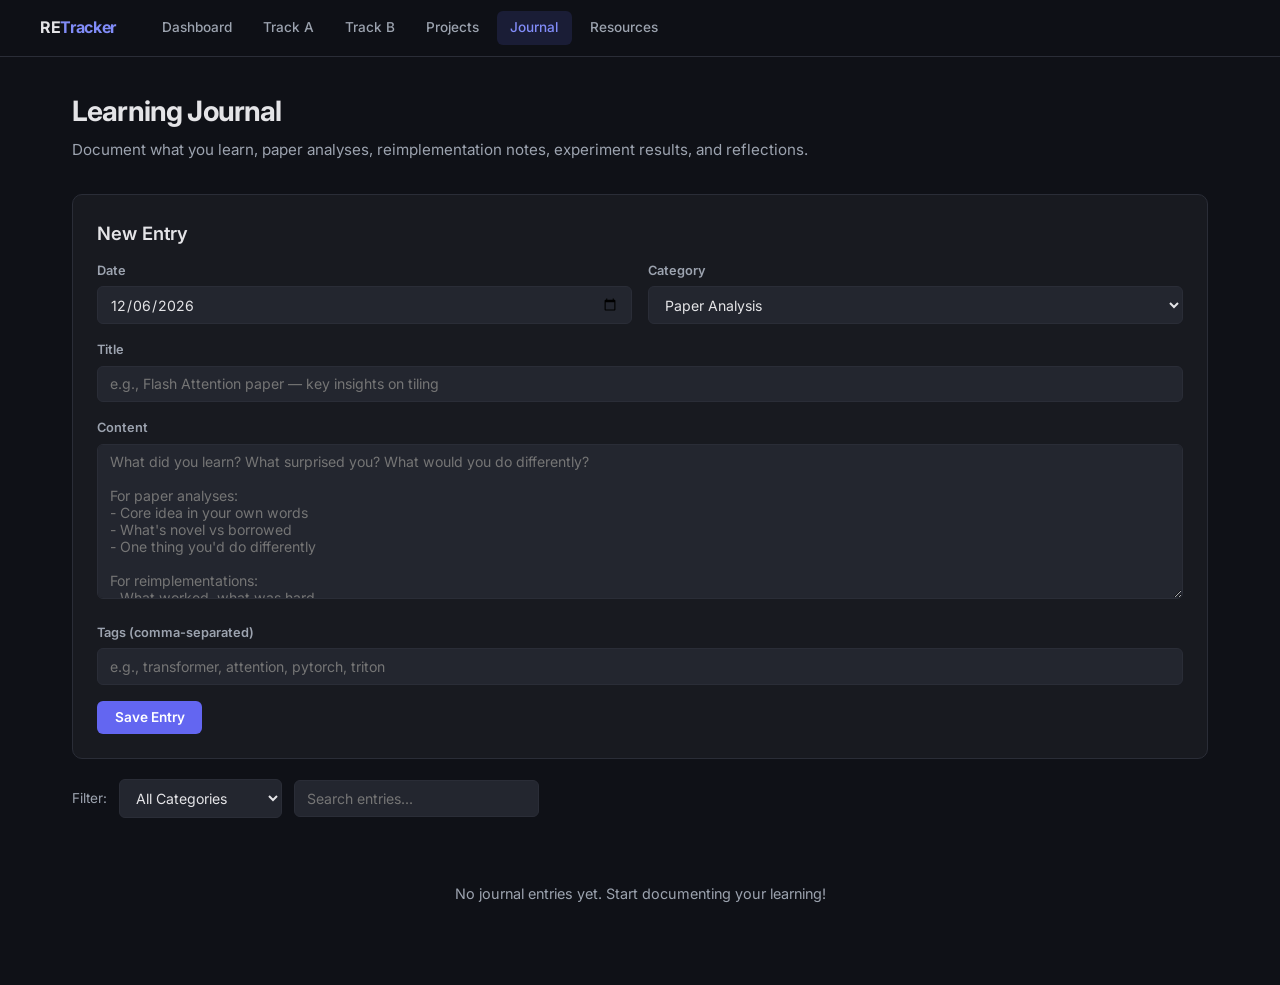
==== pages/journal.html @ 4111a1d6 "Build Research Engineer Tracker website for GitHub Pages Static site with localStorage persistence f" ====
<!DOCTYPE html>
<html lang="en">
<head>
  <meta charset="UTF-8">
  <meta name="viewport" content="width=device-width, initial-scale=1.0">
  <title>Journal — Document Your Progress</title>
  <link rel="preconnect" href="https://fonts.googleapis.com">
  <link href="https://fonts.googleapis.com/css2?family=Inter:wght@400;500;600;700&display=swap" rel="stylesheet">
  <link rel="stylesheet" href="../css/style.css">
</head>
<body>

<div class="topnav">
  <div class="topnav-inner">
    <a class="logo" href="../index.html">RE<span>Tracker</span></a>
    <nav>
      <a href="../index.html">Dashboard</a>
      <a href="track-a.html">Track A</a>
      <a href="track-b.html">Track B</a>
      <a href="projects.html">Projects</a>
      <a href="journal.html">Journal</a>
      <a href="resources.html">Resources</a>
    </nav>
  </div>
</div>

<div class="container">
  <div class="page-header">
    <h1>Learning Journal</h1>
    <p>Document what you learn, paper analyses, reimplementation notes, experiment results, and reflections.</p>
  </div>

  <!-- New Entry Form -->
  <div class="card" id="entryForm">
    <h2>New Entry</h2>
    <div class="form-row">
      <div class="form-group">
        <label>Date</label>
        <input type="date" id="entryDate">
      </div>
      <div class="form-group">
        <label>Category</label>
        <select id="entryCategory">
          <option value="paper-analysis">Paper Analysis</option>
          <option value="reimplementation">Reimplementation Notes</option>
          <option value="experiment">Experiment Results</option>
          <option value="learning">Learning Notes</option>
          <option value="project">Project Update</option>
          <option value="reflection">Reflection</option>
          <option value="blog-draft">Blog Draft</option>
        </select>
      </div>
    </div>
    <div class="form-group">
      <label>Title</label>
      <input type="text" id="entryTitle" placeholder="e.g., Flash Attention paper — key insights on tiling">
    </div>
    <div class="form-group">
      <label>Content</label>
      <textarea id="entryContent" rows="8" placeholder="What did you learn? What surprised you? What would you do differently?

For paper analyses:
- Core idea in your own words
- What's novel vs borrowed
- One thing you'd do differently

For reimplementations:
- What worked, what was hard
- What the paper doesn't tell you
- Performance observations"></textarea>
    </div>
    <div class="form-group">
      <label>Tags (comma-separated)</label>
      <input type="text" id="entryTags" placeholder="e.g., transformer, attention, pytorch, triton">
    </div>
    <button class="btn btn-primary" id="saveEntry">Save Entry</button>
  </div>

  <!-- Filter -->
  <div style="display:flex;gap:0.75rem;align-items:center;margin-bottom:1rem;flex-wrap:wrap;">
    <span style="font-size:0.85rem;color:var(--text-dim);">Filter:</span>
    <select id="filterCategory" style="width:auto;">
      <option value="all">All Categories</option>
      <option value="paper-analysis">Paper Analysis</option>
      <option value="reimplementation">Reimplementation</option>
      <option value="experiment">Experiment</option>
      <option value="learning">Learning Notes</option>
      <option value="project">Project Update</option>
      <option value="reflection">Reflection</option>
      <option value="blog-draft">Blog Draft</option>
    </select>
    <input type="text" id="filterSearch" placeholder="Search entries..." style="width:auto;max-width:250px;">
  </div>

  <!-- Entries -->
  <div id="journalEntries"></div>
</div>

<script src="../js/store.js"></script>
<script src="../js/app.js"></script>
<script>
  const categoryLabels = {
    'paper-analysis': 'Paper Analysis',
    'reimplementation': 'Reimplementation',
    'experiment': 'Experiment',
    'learning': 'Learning Notes',
    'project': 'Project Update',
    'reflection': 'Reflection',
    'blog-draft': 'Blog Draft',
  };

  const categoryColors = {
    'paper-analysis': 'tag-paper',
    'reimplementation': 'tag-code',
    'experiment': 'tag-course',
    'learning': 'tag-book',
    'project': 'tag-blog',
    'reflection': 'tag-essay',
    'blog-draft': 'tag-docs',
  };

  // Set default date to today
  document.getElementById('entryDate').valueAsDate = new Date();

  function renderEntries() {
    const entries = Store.getJournal();
    const filter = document.getElementById('filterCategory').value;
    const search = document.getElementById('filterSearch').value.toLowerCase();
    const container = document.getElementById('journalEntries');

    const filtered = entries.filter(e => {
      if (filter !== 'all' && e.category !== filter) return false;
      if (search && !e.title.toLowerCase().includes(search) && !e.content.toLowerCase().includes(search) && !(e.tags || []).some(t => t.toLowerCase().includes(search))) return false;
      return true;
    });

    if (!filtered.length) {
      container.innerHTML = '<div class="empty-state"><p>No journal entries yet. Start documenting your learning!</p></div>';
      return;
    }

    container.innerHTML = filtered.map(e => `
      <div class="journal-entry" data-id="${e.id}">
        <div class="flex-between">
          <div>
            <span class="entry-date">${e.date}</span>
            <span class="tag ${categoryColors[e.category] || 'tag-book'}" style="margin-left:0.5rem;">${categoryLabels[e.category] || e.category}</span>
          </div>
          <div style="display:flex;gap:0.5rem;">
            <button class="btn btn-ghost btn-edit" data-id="${e.id}" style="padding:0.3rem 0.6rem;font-size:0.75rem;">Edit</button>
            <button class="btn btn-danger btn-delete" data-id="${e.id}" style="padding:0.3rem 0.6rem;font-size:0.75rem;">Delete</button>
          </div>
        </div>
        <div class="entry-title">${escapeHtml(e.title)}</div>
        <div class="entry-body">${escapeHtml(e.content)}</div>
        ${(e.tags && e.tags.length) ? `
          <div class="entry-tags">
            ${e.tags.map(t => `<span class="badge badge-accent">${escapeHtml(t)}</span>`).join('')}
          </div>
        ` : ''}
      </div>
    `).join('');

    // Bind delete buttons
    container.querySelectorAll('.btn-delete').forEach(btn => {
      btn.addEventListener('click', () => {
        if (confirm('Delete this entry?')) {
          Store.deleteJournalEntry(btn.dataset.id);
          renderEntries();
        }
      });
    });

    // Bind edit buttons
    container.querySelectorAll('.btn-edit').forEach(btn => {
      btn.addEventListener('click', () => {
        const entry = Store.getJournal().find(e => e.id === btn.dataset.id);
        if (!entry) return;
        document.getElementById('entryDate').value = entry.date;
        document.getElementById('entryCategory').value = entry.category;
        document.getElementById('entryTitle').value = entry.title;
        document.getElementById('entryContent').value = entry.content;
        document.getElementById('entryTags').value = (entry.tags || []).join(', ');
        // Delete old and save will create new
        Store.deleteJournalEntry(entry.id);
        renderEntries();
        window.scrollTo({ top: 0, behavior: 'smooth' });
      });
    });
  }

  function escapeHtml(str) {
    const d = document.createElement('div');
    d.textContent = str;
    return d.innerHTML;
  }

  // Save
  document.getElementById('saveEntry').addEventListener('click', () => {
    const title = document.getElementById('entryTitle').value.trim();
    const content = document.getElementById('entryContent').value.trim();
    if (!title) { alert('Please enter a title.'); return; }

    const entry = {
      date: document.getElementById('entryDate').value,
      category: document.getElementById('entryCategory').value,
      title,
      content,
      tags: document.getElementById('entryTags').value.split(',').map(t => t.trim()).filter(Boolean),
    };

    Store.addJournalEntry(entry);
    document.getElementById('entryTitle').value = '';
    document.getElementById('entryContent').value = '';
    document.getElementById('entryTags').value = '';
    renderEntries();
  });

  // Filters
  document.getElementById('filterCategory').addEventListener('change', renderEntries);
  document.getElementById('filterSearch').addEventListener('input', renderEntries);

  renderEntries();
</script>

</body>
</html>
---- css/style.css ----
/* ============================================
   Research Engineer Tracker — Global Styles
   ============================================ */

:root {
  --bg: #0f1117;
  --bg-card: #181a20;
  --bg-card-hover: #1e2028;
  --bg-input: #23262f;
  --border: #2a2d37;
  --text: #e4e4e7;
  --text-dim: #9ca3af;
  --accent: #6366f1;
  --accent-light: #818cf8;
  --accent-glow: rgba(99, 102, 241, 0.15);
  --green: #22c55e;
  --green-dim: rgba(34, 197, 94, 0.15);
  --yellow: #eab308;
  --yellow-dim: rgba(234, 179, 8, 0.15);
  --red: #ef4444;
  --orange: #f97316;
  --radius: 10px;
  --radius-sm: 6px;
  --shadow: 0 2px 12px rgba(0,0,0,0.3);
  --font: 'Inter', -apple-system, BlinkMacSystemFont, 'Segoe UI', sans-serif;
  --font-mono: 'JetBrains Mono', 'Fira Code', monospace;
}

* { margin: 0; padding: 0; box-sizing: border-box; }

html { scroll-behavior: smooth; }

body {
  font-family: var(--font);
  background: var(--bg);
  color: var(--text);
  line-height: 1.6;
  min-height: 100vh;
}

a { color: var(--accent-light); text-decoration: none; transition: color 0.2s; }
a:hover { color: #a5b4fc; text-decoration: underline; }

/* ---- Navigation ---- */
.topnav {
  position: sticky;
  top: 0;
  z-index: 100;
  background: rgba(15, 17, 23, 0.85);
  backdrop-filter: blur(16px);
  border-bottom: 1px solid var(--border);
  padding: 0 2rem;
}
.topnav-inner {
  max-width: 1200px;
  margin: 0 auto;
  display: flex;
  align-items: center;
  gap: 2rem;
  height: 56px;
}
.topnav .logo {
  font-weight: 700;
  font-size: 1rem;
  color: var(--text);
  white-space: nowrap;
  letter-spacing: -0.02em;
}
.topnav .logo span { color: var(--accent-light); }
.topnav nav { display: flex; gap: 0.25rem; }
.topnav nav a {
  padding: 0.4rem 0.85rem;
  border-radius: var(--radius-sm);
  font-size: 0.85rem;
  font-weight: 500;
  color: var(--text-dim);
  transition: all 0.2s;
  text-decoration: none;
}
.topnav nav a:hover, .topnav nav a.active {
  color: var(--text);
  background: var(--accent-glow);
  text-decoration: none;
}
.topnav nav a.active { color: var(--accent-light); }

/* ---- Layout ---- */
.container {
  max-width: 1200px;
  margin: 0 auto;
  padding: 2rem;
}

.page-header {
  margin-bottom: 2rem;
}
.page-header h1 {
  font-size: 1.75rem;
  font-weight: 700;
  letter-spacing: -0.03em;
  margin-bottom: 0.25rem;
}
.page-header p {
  color: var(--text-dim);
  font-size: 0.95rem;
}

/* ---- Cards ---- */
.card {
  background: var(--bg-card);
  border: 1px solid var(--border);
  border-radius: var(--radius);
  padding: 1.5rem;
  margin-bottom: 1.25rem;
  transition: border-color 0.2s;
}
.card:hover { border-color: #3a3d47; }

.card h2 {
  font-size: 1.15rem;
  font-weight: 600;
  margin-bottom: 0.75rem;
  display: flex;
  align-items: center;
  gap: 0.5rem;
}
.card h3 {
  font-size: 0.95rem;
  font-weight: 600;
  margin: 1rem 0 0.5rem;
  color: var(--text-dim);
  text-transform: uppercase;
  letter-spacing: 0.05em;
  font-size: 0.75rem;
}

/* ---- Progress Bar ---- */
.progress-bar-wrap {
  background: var(--bg-input);
  border-radius: 100px;
  height: 8px;
  overflow: hidden;
  width: 100%;
}
.progress-bar-fill {
  height: 100%;
  border-radius: 100px;
  background: linear-gradient(90deg, var(--accent), var(--accent-light));
  transition: width 0.5s ease;
}

.progress-label {
  font-size: 0.8rem;
  color: var(--text-dim);
  margin-top: 0.35rem;
}

/* Big progress ring on dashboard */
.progress-ring-container {
  display: flex;
  flex-direction: column;
  align-items: center;
  gap: 0.5rem;
}
.progress-ring-container .ring-label {
  font-size: 0.85rem;
  color: var(--text-dim);
}

/* ---- Stat Grid ---- */
.stat-grid {
  display: grid;
  grid-template-columns: repeat(auto-fit, minmax(180px, 1fr));
  gap: 1rem;
  margin-bottom: 1.5rem;
}
.stat-card {
  background: var(--bg-card);
  border: 1px solid var(--border);
  border-radius: var(--radius);
  padding: 1.25rem;
  text-align: center;
}
.stat-card .stat-value {
  font-size: 2rem;
  font-weight: 700;
  color: var(--accent-light);
  line-height: 1.2;
}
.stat-card .stat-label {
  font-size: 0.8rem;
  color: var(--text-dim);
  margin-top: 0.25rem;
}

/* ---- Checklist ---- */
.checklist { list-style: none; }
.checklist li {
  display: flex;
  align-items: flex-start;
  gap: 0.75rem;
  padding: 0.6rem 0;
  border-bottom: 1px solid var(--border);
  font-size: 0.9rem;
}
.checklist li:last-child { border-bottom: none; }
.checklist li.checked .item-text { color: var(--text-dim); text-decoration: line-through; }

.checklist input[type="checkbox"] {
  appearance: none;
  width: 18px;
  height: 18px;
  min-width: 18px;
  border: 2px solid var(--border);
  border-radius: 4px;
  margin-top: 2px;
  cursor: pointer;
  transition: all 0.15s;
  position: relative;
}
.checklist input[type="checkbox"]:checked {
  background: var(--accent);
  border-color: var(--accent);
}
.checklist input[type="checkbox"]:checked::after {
  content: '✓';
  color: white;
  font-size: 12px;
  position: absolute;
  top: 50%;
  left: 50%;
  transform: translate(-50%, -50%);
}

.item-text { flex: 1; }
.item-text .resource-link {
  display: inline-block;
  margin-left: 0.25rem;
  font-size: 0.8rem;
  opacity: 0.8;
}
.item-text .resource-link::before { content: '→ '; }
.item-text .tag {
  display: inline-block;
  font-size: 0.7rem;
  padding: 0.1rem 0.45rem;
  border-radius: 100px;
  margin-left: 0.35rem;
  font-weight: 600;
  vertical-align: middle;
}
.tag-book { background: rgba(99,102,241,0.15); color: var(--accent-light); }
.tag-video { background: rgba(234,179,8,0.15); color: var(--yellow); }
.tag-course { background: rgba(34,197,94,0.15); color: var(--green); }
.tag-code { background: rgba(249,115,22,0.15); color: var(--orange); }
.tag-blog { background: rgba(236,72,153,0.15); color: #ec4899; }
.tag-paper { background: rgba(139,92,246,0.15); color: #a78bfa; }
.tag-essay { background: rgba(20,184,166,0.15); color: #2dd4bf; }
.tag-docs { background: rgba(56,189,248,0.15); color: #38bdf8; }

/* ---- Resource Table ---- */
.resource-table {
  width: 100%;
  border-collapse: collapse;
  font-size: 0.85rem;
  margin: 0.75rem 0;
}
.resource-table th {
  text-align: left;
  color: var(--text-dim);
  font-weight: 600;
  font-size: 0.75rem;
  text-transform: uppercase;
  letter-spacing: 0.05em;
  padding: 0.5rem 0.75rem;
  border-bottom: 1px solid var(--border);
}
.resource-table td {
  padding: 0.6rem 0.75rem;
  border-bottom: 1px solid var(--border);
}
.resource-table tr:last-child td { border-bottom: none; }
.resource-table tr:hover td { background: rgba(255,255,255,0.02); }

/* ---- Timeline ---- */
.timeline {
  position: relative;
  padding-left: 2rem;
}
.timeline::before {
  content: '';
  position: absolute;
  left: 7px;
  top: 0;
  bottom: 0;
  width: 2px;
  background: var(--border);
}
.timeline-item {
  position: relative;
  margin-bottom: 1.5rem;
}
.timeline-item::before {
  content: '';
  position: absolute;
  left: -2rem;
  top: 6px;
  width: 12px;
  height: 12px;
  border-radius: 50%;
  background: var(--bg-card);
  border: 2px solid var(--border);
}
.timeline-item.active::before {
  background: var(--accent);
  border-color: var(--accent);
  box-shadow: 0 0 8px var(--accent-glow);
}
.timeline-item.done::before {
  background: var(--green);
  border-color: var(--green);
}
.timeline-item h4 {
  font-size: 0.9rem;
  font-weight: 600;
  margin-bottom: 0.25rem;
}
.timeline-item p {
  font-size: 0.8rem;
  color: var(--text-dim);
}

/* ---- Journal ---- */
.journal-entry {
  background: var(--bg-card);
  border: 1px solid var(--border);
  border-radius: var(--radius);
  padding: 1.25rem;
  margin-bottom: 1rem;
}
.journal-entry .entry-date {
  font-size: 0.75rem;
  color: var(--accent-light);
  font-weight: 600;
  margin-bottom: 0.35rem;
}
.journal-entry .entry-title {
  font-size: 1rem;
  font-weight: 600;
  margin-bottom: 0.35rem;
}
.journal-entry .entry-body {
  font-size: 0.88rem;
  color: var(--text-dim);
  white-space: pre-wrap;
}
.journal-entry .entry-tags {
  margin-top: 0.5rem;
  display: flex;
  gap: 0.35rem;
  flex-wrap: wrap;
}

textarea, input[type="text"], input[type="date"], select {
  background: var(--bg-input);
  border: 1px solid var(--border);
  border-radius: var(--radius-sm);
  color: var(--text);
  padding: 0.55rem 0.75rem;
  font-family: var(--font);
  font-size: 0.88rem;
  width: 100%;
  transition: border-color 0.2s;
}
textarea:focus, input:focus, select:focus {
  outline: none;
  border-color: var(--accent);
}
textarea { resize: vertical; min-height: 120px; }

.btn {
  display: inline-flex;
  align-items: center;
  gap: 0.4rem;
  padding: 0.55rem 1.1rem;
  border: none;
  border-radius: var(--radius-sm);
  font-family: var(--font);
  font-size: 0.85rem;
  font-weight: 600;
  cursor: pointer;
  transition: all 0.2s;
}
.btn-primary {
  background: var(--accent);
  color: white;
}
.btn-primary:hover { background: var(--accent-light); }
.btn-danger {
  background: transparent;
  color: var(--red);
  border: 1px solid rgba(239,68,68,0.3);
}
.btn-danger:hover { background: rgba(239,68,68,0.1); }
.btn-ghost {
  background: transparent;
  color: var(--text-dim);
}
.btn-ghost:hover { color: var(--text); background: rgba(255,255,255,0.05); }

.form-group { margin-bottom: 1rem; }
.form-group label {
  display: block;
  font-size: 0.8rem;
  font-weight: 600;
  color: var(--text-dim);
  margin-bottom: 0.3rem;
}

.form-row {
  display: grid;
  grid-template-columns: 1fr 1fr;
  gap: 1rem;
}

/* ---- Section Toggle ---- */
.section-toggle {
  cursor: pointer;
  user-select: none;
}
.section-toggle::after {
  content: '▾';
  font-size: 0.75rem;
  margin-left: auto;
  transition: transform 0.2s;
}
.section-toggle.collapsed::after { transform: rotate(-90deg); }

/* ---- Misc ---- */
.badge {
  display: inline-block;
  padding: 0.15rem 0.55rem;
  border-radius: 100px;
  font-size: 0.7rem;
  font-weight: 700;
}
.badge-accent { background: var(--accent-glow); color: var(--accent-light); }
.badge-green { background: var(--green-dim); color: var(--green); }
.badge-yellow { background: var(--yellow-dim); color: var(--yellow); }

.month-badge {
  font-size: 0.7rem;
  color: var(--text-dim);
  background: var(--bg-input);
  padding: 0.15rem 0.5rem;
  border-radius: 100px;
}

.empty-state {
  text-align: center;
  padding: 3rem 1rem;
  color: var(--text-dim);
}
.empty-state p { font-size: 0.9rem; }

.flex-between {
  display: flex;
  justify-content: space-between;
  align-items: center;
}

.gap-sm { gap: 0.5rem; }
.gap-md { gap: 1rem; }
.mt-1 { margin-top: 0.5rem; }
.mt-2 { margin-top: 1rem; }
.mb-1 { margin-bottom: 0.5rem; }

/* ---- Responsive ---- */
@media (max-width: 768px) {
  .topnav { padding: 0 1rem; }
  .topnav-inner { gap: 1rem; overflow-x: auto; }
  .topnav nav a { padding: 0.35rem 0.6rem; font-size: 0.8rem; white-space: nowrap; }
  .container { padding: 1.25rem; }
  .stat-grid { grid-template-columns: repeat(2, 1fr); }
  .form-row { grid-template-columns: 1fr; }
  .page-header h1 { font-size: 1.35rem; }
}
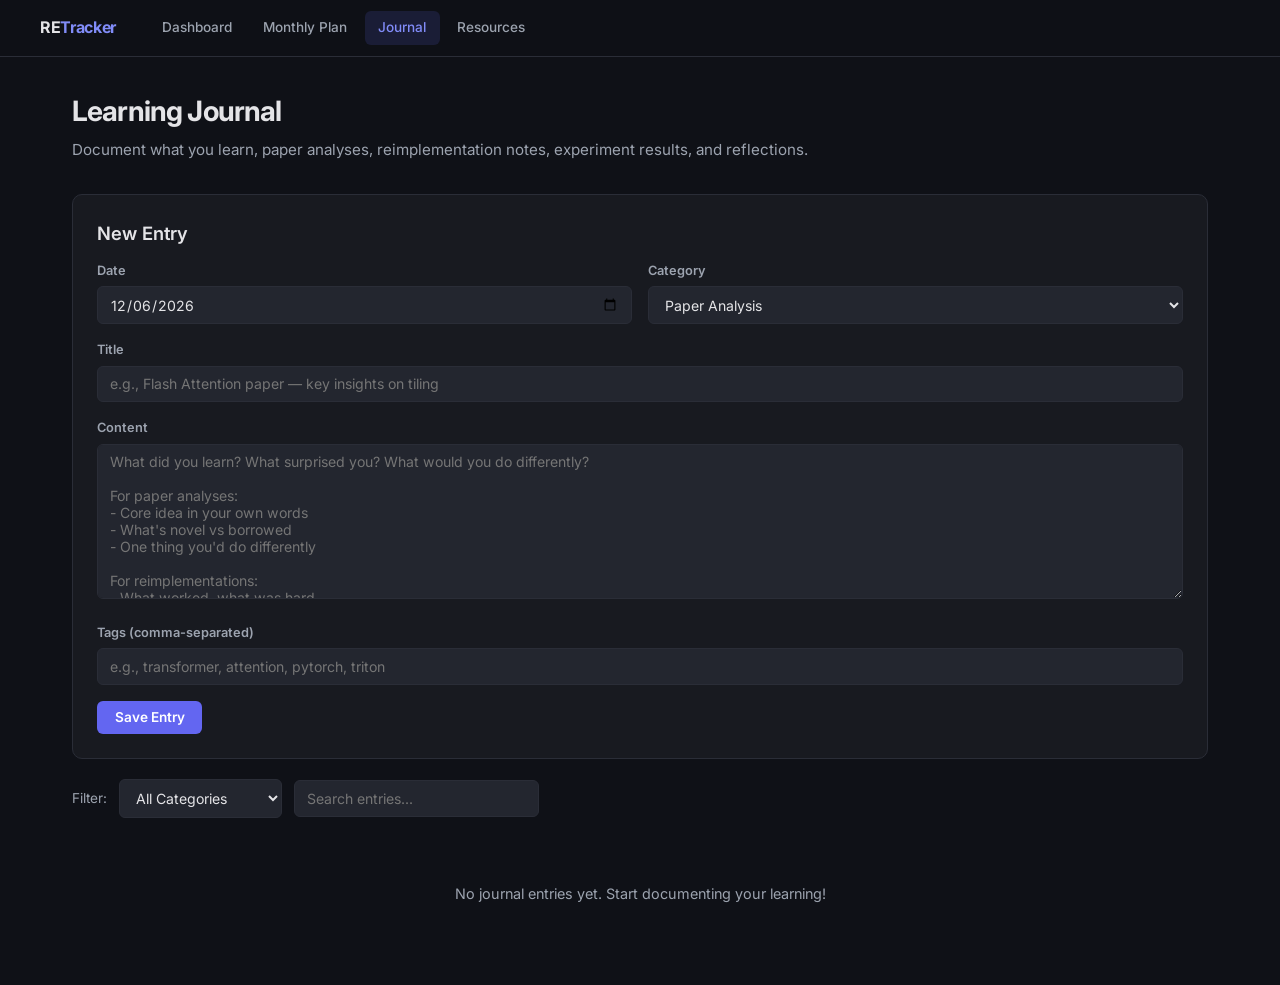
==== commit 191119b8: "Restructure tracker: replace Track A/B with linear 12-month plan - Remove Track A, Track B, and Proj" ====
--- a/pages/journal.html
+++ b/pages/journal.html
@@ -15,9 +15,7 @@
     <a class="logo" href="../index.html">RE<span>Tracker</span></a>
     <nav>
       <a href="../index.html">Dashboard</a>
-      <a href="track-a.html">Track A</a>
-      <a href="track-b.html">Track B</a>
-      <a href="projects.html">Projects</a>
+      <a href="monthly-plan.html">Monthly Plan</a>
       <a href="journal.html">Journal</a>
       <a href="resources.html">Resources</a>
     </nav>
